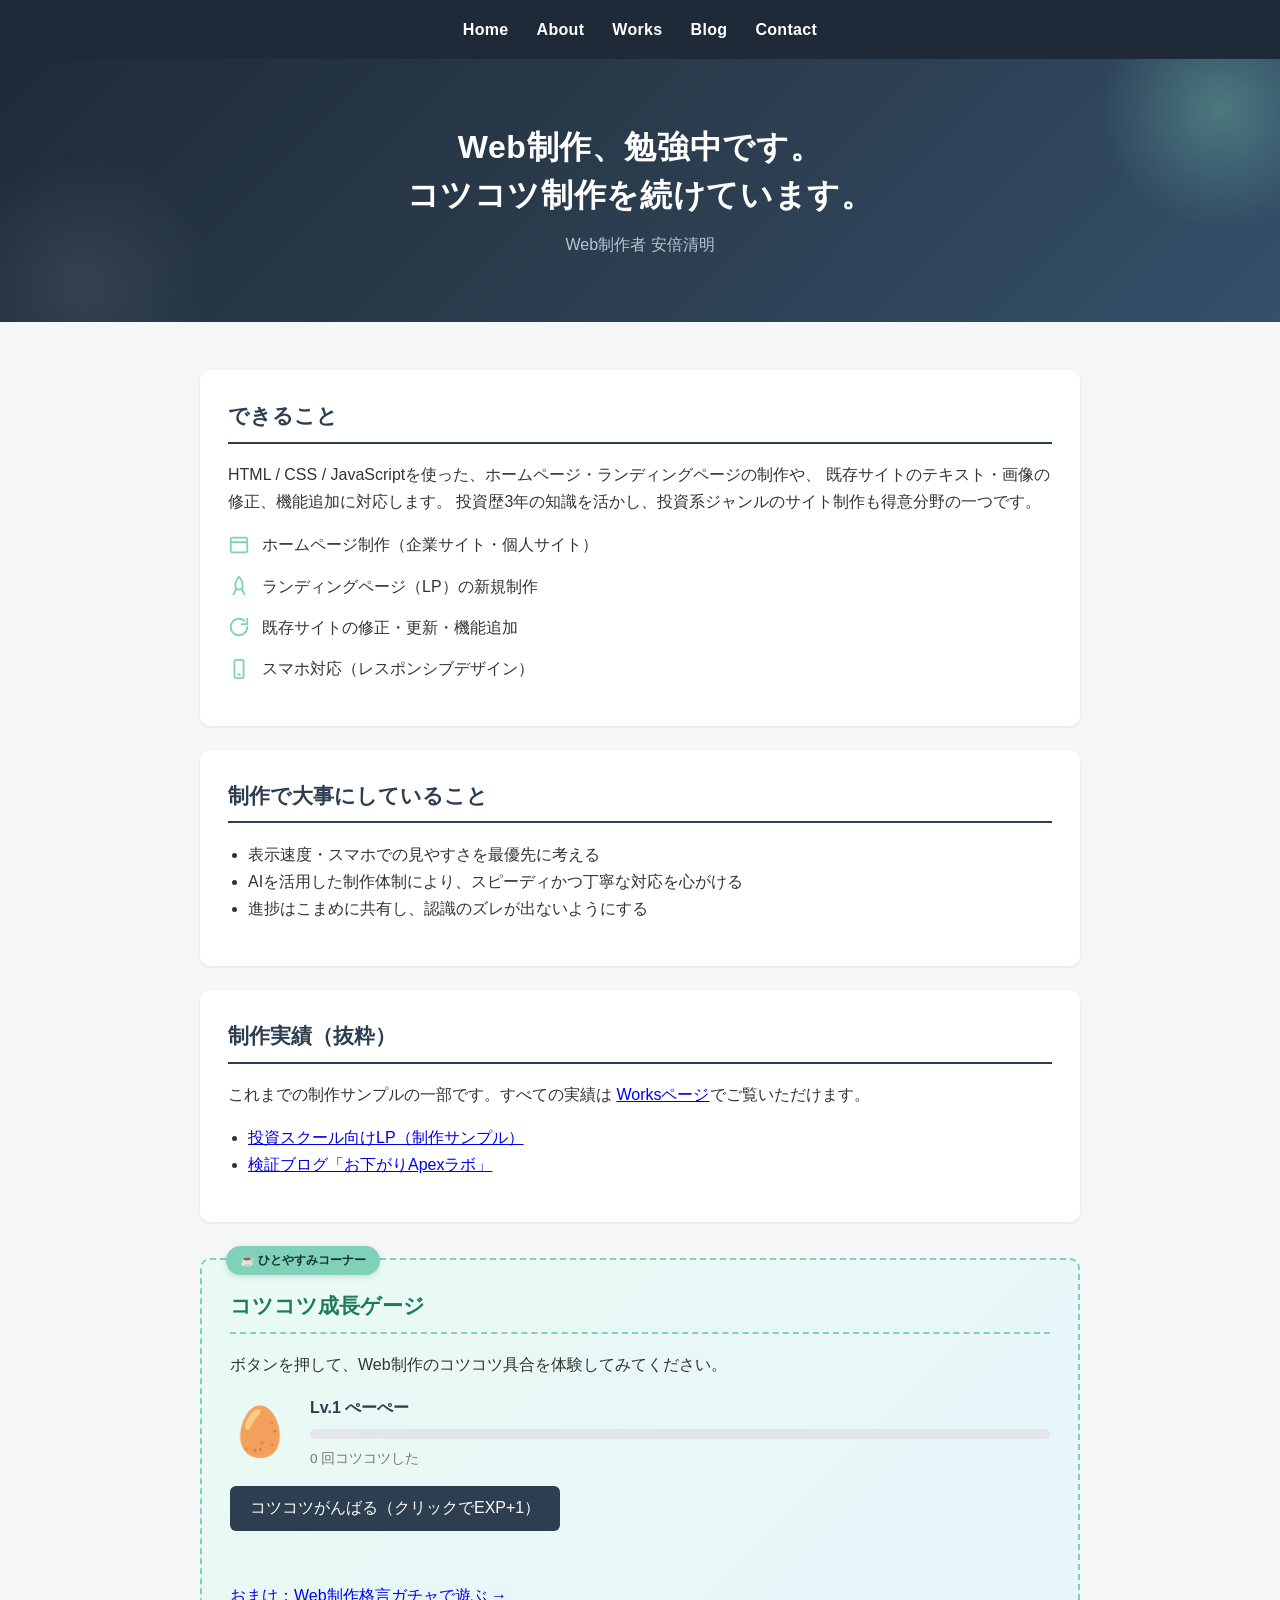
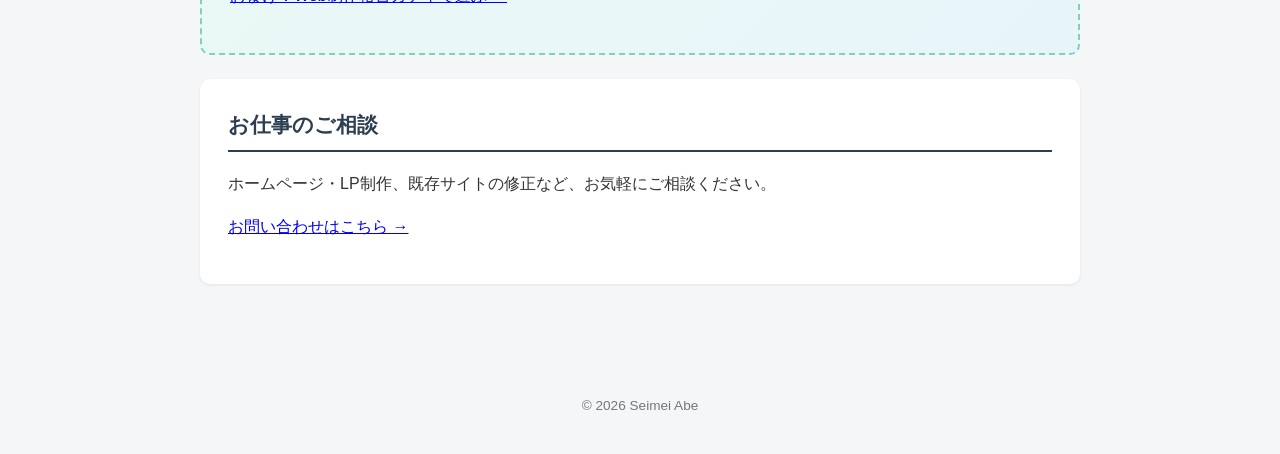
==== index.html @ b4e3b4e5 "ヘッダーに装飾円、できることリストにSVGアイコンを追加してビジュアルを強化" ====
<!DOCTYPE html>
<html lang="ja">
<head>
  <meta charset="UTF-8">
  <meta name="viewport" content="width=device-width, initial-scale=1.0">
  <title>Seimei Abe | Web制作</title>
  <meta name="description" content="未経験からWeb制作を学び、日々コツコツ制作を続けているSeimei Abeのポートフォリオサイトです。ホームページ・LP制作、既存サイトの修正・更新に対応します。">
  <link rel="icon" href="favicon.svg" type="image/svg+xml">
  <meta property="og:type" content="website">
  <meta property="og:title" content="Seimei Abe | Web制作">
  <meta property="og:description" content="未経験からWeb制作を学び、日々コツコツ制作を続けているSeimei Abeのポートフォリオサイトです。ホームページ・LP制作、既存サイトの修正・更新に対応します。">
  <meta property="og:url" content="https://seimei-ai.github.io/portfolio-site/">
  <meta property="og:image" content="https://seimei-ai.github.io/portfolio-site/images/profile.png">
  <meta name="twitter:card" content="summary_large_image">
  <meta name="twitter:title" content="Seimei Abe | Web制作">
  <meta name="twitter:description" content="未経験からWeb制作を学び、日々コツコツ制作を続けているSeimei Abeのポートフォリオサイトです。ホームページ・LP制作、既存サイトの修正・更新に対応します。">
  <meta name="twitter:image" content="https://seimei-ai.github.io/portfolio-site/images/profile.png">
  <link rel="stylesheet" href="style.css">
</head>
<body>

  <nav>
    <a href="index.html">Home</a>
    <a href="about.html">About</a>
    <a href="works.html">Works</a>
    <a href="blog.html">Blog</a>
    <a href="contact.html">Contact</a>
  </nav>

  <header>
    <h1>Web制作、勉強中です。<br>コツコツ制作を続けています。</h1>
    <p>Web制作者 安倍清明</p>
  </header>

  <main>
    <section>
      <h2>できること</h2>
      <p>
        HTML / CSS / JavaScriptを使った、ホームページ・ランディングページの制作や、
        既存サイトのテキスト・画像の修正、機能追加に対応します。
        投資歴3年の知識を活かし、投資系ジャンルのサイト制作も得意分野の一つです。
      </p>
      <ul class="skill-list">
        <li>
          <span class="skill-icon" aria-hidden="true">
            <svg viewBox="0 0 24 24" fill="none" stroke="currentColor" stroke-width="2" stroke-linecap="round" stroke-linejoin="round"><rect x="3" y="4" width="18" height="16" rx="2"/><line x1="3" y1="9" x2="21" y2="9"/><circle cx="6.5" cy="6.5" r="0.6" fill="currentColor" stroke="none"/><circle cx="9" cy="6.5" r="0.6" fill="currentColor" stroke="none"/></svg>
          </span>
          ホームページ制作（企業サイト・個人サイト）
        </li>
        <li>
          <span class="skill-icon" aria-hidden="true">
            <svg viewBox="0 0 24 24" fill="none" stroke="currentColor" stroke-width="2" stroke-linecap="round" stroke-linejoin="round"><path d="M12 2c3 3 4 6 4 10a4 4 0 0 1-8 0c0-4 1-7 4-10z"/><path d="M9 15l-3 6"/><path d="M15 15l3 6"/></svg>
          </span>
          ランディングページ（LP）の新規制作
        </li>
        <li>
          <span class="skill-icon" aria-hidden="true">
            <svg viewBox="0 0 24 24" fill="none" stroke="currentColor" stroke-width="2" stroke-linecap="round" stroke-linejoin="round"><path d="M21 12a9 9 0 1 1-3-6.7"/><polyline points="21 3 21 9 15 9"/></svg>
          </span>
          既存サイトの修正・更新・機能追加
        </li>
        <li>
          <span class="skill-icon" aria-hidden="true">
            <svg viewBox="0 0 24 24" fill="none" stroke="currentColor" stroke-width="2" stroke-linecap="round" stroke-linejoin="round"><rect x="7" y="2" width="10" height="20" rx="2"/><line x1="11" y1="18" x2="13" y2="18"/></svg>
          </span>
          スマホ対応（レスポンシブデザイン）
        </li>
      </ul>
    </section>

    <section>
      <h2>制作で大事にしていること</h2>
      <ul>
        <li>表示速度・スマホでの見やすさを最優先に考える</li>
        <li>AIを活用した制作体制により、スピーディかつ丁寧な対応を心がける</li>
        <li>進捗はこまめに共有し、認識のズレが出ないようにする</li>
      </ul>
    </section>

    <section>
      <h2>制作実績（抜粋）</h2>
      <p>
        これまでの制作サンプルの一部です。すべての実績は
        <a href="works.html">Worksページ</a>でご覧いただけます。
      </p>
      <ul>
        <li><a href="https://seimei-ai.github.io/mock-lp-toshi-school/" target="_blank" rel="noopener">投資スクール向けLP（制作サンプル）</a></li>
        <li><a href="https://seimei-ai.github.io/apex-gear-blog/" target="_blank" rel="noopener">検証ブログ「お下がりApexラボ」</a></li>
      </ul>
    </section>

    <section class="play-zone">
      <h2>コツコツ成長ゲージ</h2>
      <p>ボタンを押して、Web制作のコツコツ具合を体験してみてください。</p>
      <div class="level-widget">
        <div class="level-avatar" id="level-avatar">🥚</div>
        <div class="level-info">
          <p class="level-label" id="level-label">Lv.1 ぺーぺー</p>
          <div class="level-bar-track">
            <div class="level-bar-fill" id="level-bar-fill"></div>
          </div>
          <p class="level-count"><span id="click-count">0</span> 回コツコツした</p>
        </div>
      </div>
      <button id="kotsukotsu-button" type="button">コツコツがんばる（クリックでEXP+1）</button>
      <p class="level-message" id="level-message" aria-live="polite"></p>
      <p><a href="gacha.html">おまけ：Web制作格言ガチャで遊ぶ →</a></p>
    </section>

    <section>
      <h2>お仕事のご相談</h2>
      <p>ホームページ・LP制作、既存サイトの修正など、お気軽にご相談ください。</p>
      <p><a href="contact.html">お問い合わせはこちら →</a></p>
    </section>
  </main>

  <footer>
    <p>&copy; 2026 Seimei Abe</p>
  </footer>

  <script src="script.js" defer></script>
</body>
</html>
---- style.css ----
/* ページ全体の基本設定 */
body {
  font-family: "Hiragino Kaku Gothic ProN", "Yu Gothic", sans-serif;
  background-color: #f4f6f8;
  color: #333;
  margin: 0;
  line-height: 1.7;
}

/* ナビゲーションメニュー */
nav {
  background-color: #1e2a38;
  padding: 16px 20px;
  display: flex;
  gap: 28px;
  justify-content: center;
  position: sticky;
  top: 0;
  z-index: 10;
}

nav a {
  color: #fff;
  text-decoration: none;
  font-weight: bold;
  letter-spacing: 0.02em;
  transition: color 0.2s ease;
}

nav a:hover {
  color: #7fd1b9;
}

/* ヘッダー */
header {
  background: linear-gradient(135deg, #1e2a38 0%, #2c3e50 55%, #34506b 100%);
  color: #fff;
  padding: 64px 20px;
  text-align: center;
  animation: fadeIn 0.8s ease;
  position: relative;
  overflow: hidden;
}

header::before,
header::after {
  content: "";
  position: absolute;
  border-radius: 50%;
  pointer-events: none;
}

header::before {
  top: -70px;
  right: -60px;
  width: 240px;
  height: 240px;
  background: radial-gradient(circle, rgba(127, 209, 185, 0.35), transparent 70%);
}

header::after {
  bottom: -90px;
  left: -50px;
  width: 260px;
  height: 260px;
  background: radial-gradient(circle, rgba(255, 255, 255, 0.08), transparent 70%);
}

header h1,
header p {
  position: relative;
  z-index: 1;
}

@keyframes fadeIn {
  from {
    opacity: 0;
    transform: translateY(-10px);
  }
  to {
    opacity: 1;
    transform: translateY(0);
  }
}

header h1 {
  margin: 0 0 12px;
  font-size: 2rem;
  line-height: 1.5;
  letter-spacing: 0.02em;
}

header p {
  margin: 0;
  color: #b9c6d4;
  font-size: 1rem;
}

/* 本文エリア */
main {
  max-width: 880px;
  margin: 0 auto;
  padding: 48px 20px;
}

section {
  background-color: #fff;
  border-radius: 10px;
  padding: 28px;
  margin-bottom: 24px;
  box-shadow: 0 1px 3px rgba(0, 0, 0, 0.08);
  transition: transform 0.2s ease, box-shadow 0.2s ease;
}

section:hover {
  transform: translateY(-4px);
  box-shadow: 0 10px 24px rgba(0, 0, 0, 0.1);
}

/* アイコン付きリスト（できること） */
.skill-list {
  list-style: none;
  padding-left: 0;
  display: grid;
  gap: 14px;
}

.skill-list li {
  display: flex;
  align-items: center;
  gap: 12px;
}

.skill-icon {
  flex-shrink: 0;
  width: 22px;
  height: 22px;
  color: #7fd1b9;
}

.skill-icon svg {
  width: 100%;
  height: 100%;
}

section h2 {
  margin-top: 0;
  color: #2c3e50;
  border-bottom: 2px solid #2c3e50;
  padding-bottom: 8px;
  font-size: 1.3rem;
}

section h2 a {
  color: inherit;
  text-decoration: none;
}

/* 遊びゾーン（コツコツ成長ゲージ・ガチャ用の特別な枠） */
section.play-zone {
  background: linear-gradient(135deg, #eafaf3 0%, #e7f5fb 100%);
  border: 2px dashed #7fd1b9;
  box-shadow: none;
  margin-top: 36px;
  position: relative;
}

section.play-zone::before {
  content: "☕ ひとやすみコーナー";
  position: absolute;
  top: -14px;
  left: 24px;
  background-color: #7fd1b9;
  color: #17332b;
  font-size: 0.75rem;
  font-weight: bold;
  padding: 4px 14px;
  border-radius: 999px;
  box-shadow: 0 2px 6px rgba(0, 0, 0, 0.12);
}

section.play-zone:hover {
  transform: none;
  box-shadow: 0 6px 16px rgba(127, 209, 185, 0.35);
}

section.play-zone h2 {
  color: #1e7a5f;
  border-bottom: 2px dashed #7fd1b9;
}

.blog-date {
  color: #999;
  font-size: 0.85rem;
  margin-top: -4px;
}

ul {
  padding-left: 20px;
}

/* Worksページ：作品カードのグリッド */
.works-grid {
  display: grid;
  grid-template-columns: repeat(auto-fit, minmax(320px, 1fr));
  gap: 24px;
}

.work-card {
  background-color: #fff;
  border-radius: 10px;
  overflow: hidden;
  box-shadow: 0 1px 3px rgba(0, 0, 0, 0.08);
  transition: transform 0.2s ease, box-shadow 0.2s ease;
  display: flex;
  flex-direction: column;
}

.work-card:hover {
  transform: translateY(-4px);
  box-shadow: 0 10px 24px rgba(0, 0, 0, 0.1);
}

.work-card-body {
  padding: 20px 22px 24px;
}

.work-card-body h2 {
  margin-top: 0;
  color: #2c3e50;
  border-bottom: 2px solid #2c3e50;
  padding-bottom: 8px;
  font-size: 1.2rem;
}

.work-card-tag {
  display: inline-block;
  background-color: #e8f4f0;
  color: #1e7a5f;
  font-size: 0.75rem;
  font-weight: bold;
  padding: 3px 10px;
  border-radius: 999px;
  margin-bottom: 10px;
}

/* ブラウザ風モックアップ枠（実サイトをiframeで縮小表示） */
.browser-frame {
  border-bottom: 1px solid #e2e6ea;
}

.browser-frame-bar {
  display: flex;
  align-items: center;
  gap: 6px;
  background-color: #e9edf1;
  padding: 8px 12px;
}

.browser-frame-bar .dot {
  width: 10px;
  height: 10px;
  border-radius: 50%;
  display: inline-block;
}

.dot.red { background-color: #ff5f57; }
.dot.yellow { background-color: #febc2e; }
.dot.green { background-color: #28c840; }

.browser-frame-url {
  margin-left: 8px;
  font-size: 0.72rem;
  color: #6b7683;
  background-color: #fff;
  border-radius: 4px;
  padding: 2px 10px;
  flex: 1;
  overflow: hidden;
  text-overflow: ellipsis;
  white-space: nowrap;
}

.browser-frame-viewport {
  position: relative;
  width: 100%;
  padding-top: 62%;
  overflow: hidden;
  background-color: #f0f2f4;
}

.browser-frame-viewport iframe {
  position: absolute;
  top: 0;
  left: 0;
  width: 400%;
  height: 400%;
  transform: scale(0.25);
  transform-origin: top left;
  border: none;
  pointer-events: none;
}

/* フォーム */
form {
  display: flex;
  flex-direction: column;
}

form label {
  margin-top: 12px;
  font-weight: bold;
}

form input,
form textarea {
  margin-top: 6px;
  padding: 10px;
  border: 1px solid #ccc;
  border-radius: 4px;
  font-size: 1rem;
  font-family: inherit;
}

form button {
  margin-top: 20px;
  background-color: #2c3e50;
  color: #fff;
  border: none;
  padding: 12px;
  border-radius: 6px;
  font-size: 1rem;
  cursor: pointer;
}

form button:hover {
  background-color: #1e2a38;
}

/* コツコツ成長ゲージ（Home） */
.level-widget {
  display: flex;
  align-items: center;
  gap: 20px;
  margin-bottom: 16px;
}

.level-avatar {
  font-size: 3rem;
  line-height: 1;
  flex-shrink: 0;
}

.level-info {
  flex: 1;
}

.level-label {
  margin: 0 0 8px;
  font-weight: bold;
  color: #2c3e50;
}

.level-bar-track {
  background-color: #e2e6ea;
  border-radius: 999px;
  height: 10px;
  overflow: hidden;
}

.level-bar-fill {
  background: linear-gradient(90deg, #2c3e50, #7fd1b9);
  height: 100%;
  width: 0%;
  border-radius: 999px;
  transition: width 0.3s ease;
}

.level-count {
  margin: 8px 0 0;
  font-size: 0.85rem;
  color: #777;
}

#kotsukotsu-button {
  background-color: #2c3e50;
  color: #fff;
  border: none;
  padding: 12px 20px;
  border-radius: 6px;
  font-size: 1rem;
  cursor: pointer;
}

#kotsukotsu-button:hover {
  background-color: #1e2a38;
}

.level-message {
  min-height: 1.4em;
  margin: 12px 0 0;
  font-weight: bold;
  color: #1e7a5f;
  opacity: 0;
  transition: opacity 0.3s ease;
}

.level-message.show {
  opacity: 1;
}

/* Web制作格言ガチャ */
.gacha-card {
  background-color: #fff;
  border: 2px dashed #cfd6dc;
  border-radius: 12px;
  padding: 40px 24px;
  text-align: center;
  margin-bottom: 20px;
}

.gacha-card-inner {
  animation-duration: 0.35s;
  animation-timing-function: ease;
}

.gacha-card.pop .gacha-card-inner {
  animation-name: gachaPop;
}

@keyframes gachaPop {
  0% {
    transform: scale(0.85);
    opacity: 0.4;
  }
  100% {
    transform: scale(1);
    opacity: 1;
  }
}

.gacha-emoji {
  display: block;
  font-size: 3rem;
  margin-bottom: 12px;
}

.gacha-quote {
  margin: 0;
  font-size: 1.05rem;
  font-weight: bold;
  color: #2c3e50;
}

#gacha-button {
  display: block;
  margin: 0 auto;
  background-color: #2c3e50;
  color: #fff;
  border: none;
  padding: 12px 24px;
  border-radius: 6px;
  font-size: 1rem;
  cursor: pointer;
}

#gacha-button:hover {
  background-color: #1e2a38;
}

/* フッター */
footer {
  text-align: center;
  padding: 24px;
  font-size: 0.85rem;
  color: #777;
}

/* スマホ対応 */
@media (max-width: 600px) {
  header {
    padding: 40px 16px;
  }

  header h1 {
    font-size: 1.5rem;
  }

  main {
    padding: 32px 12px;
  }

  section {
    padding: 20px;
  }

  .level-widget {
    flex-direction: column;
    align-items: flex-start;
    gap: 12px;
  }

  .works-grid {
    grid-template-columns: 1fr;
  }
}
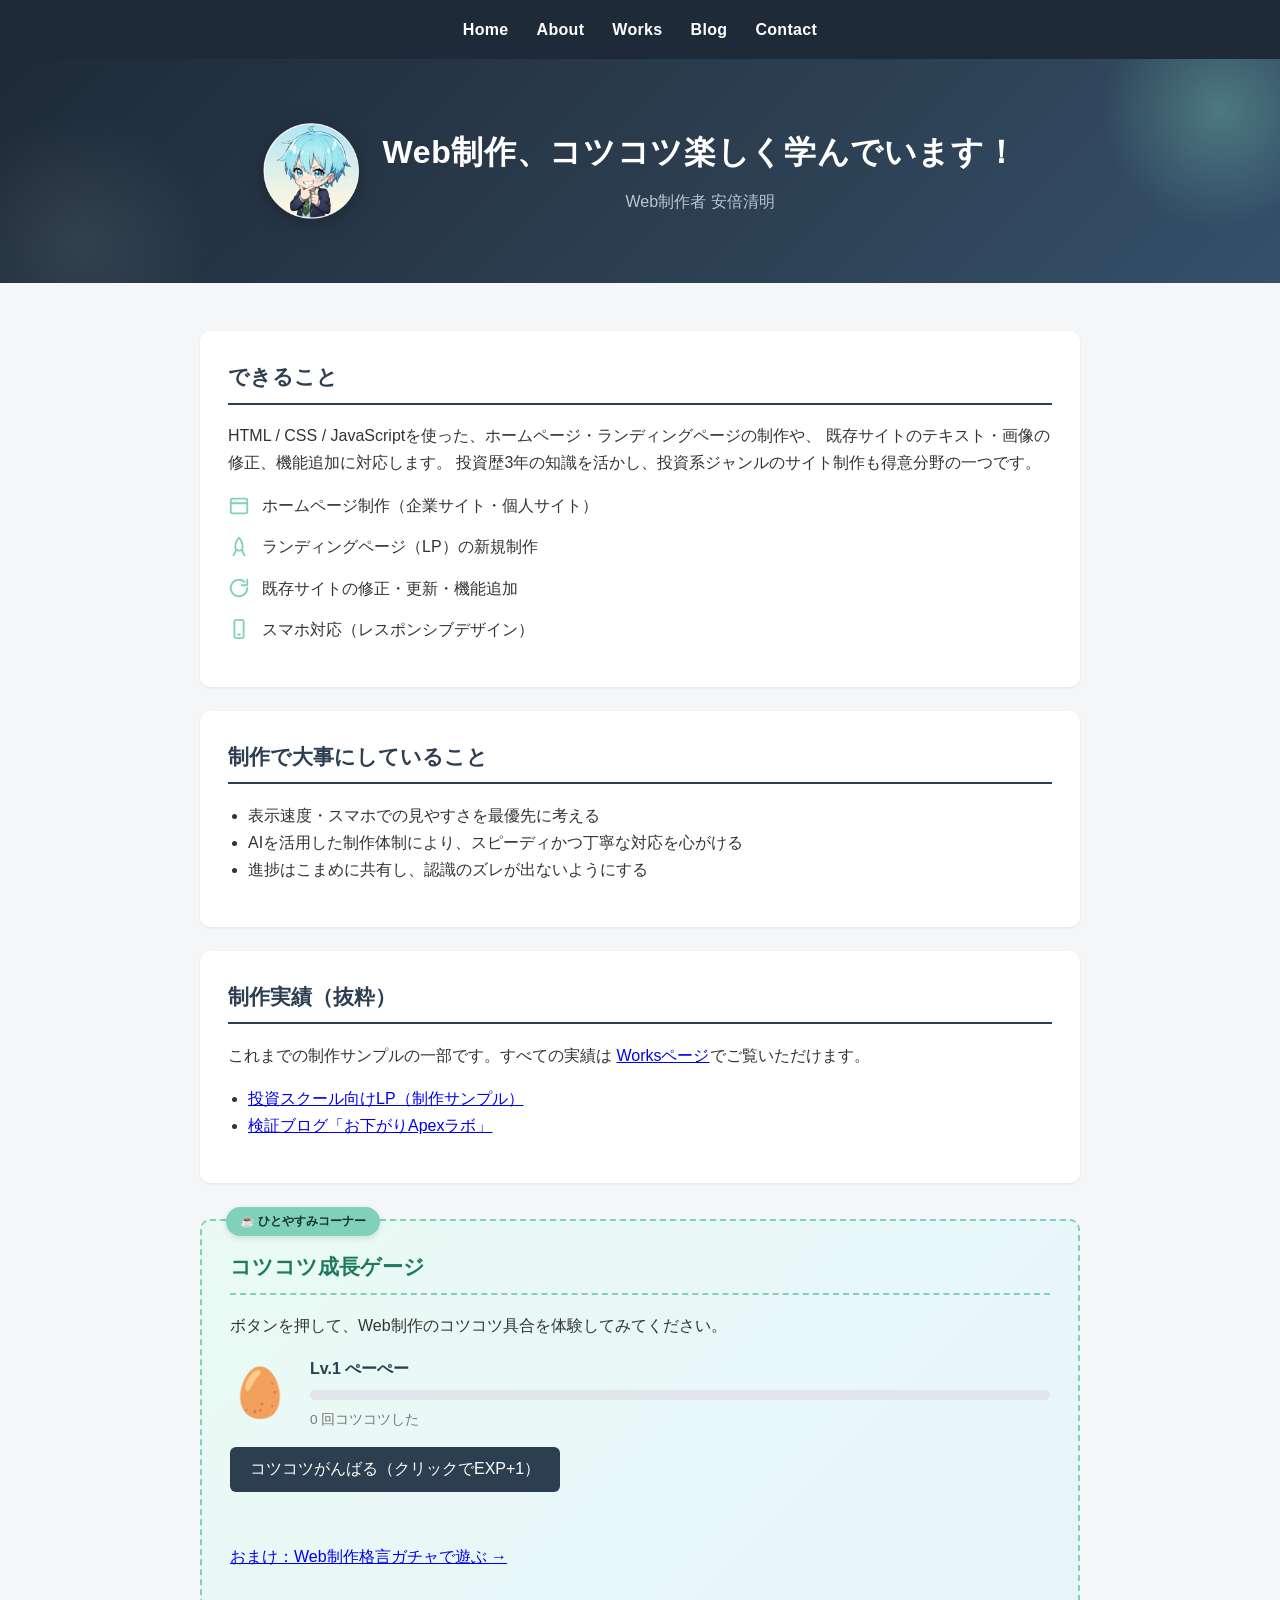
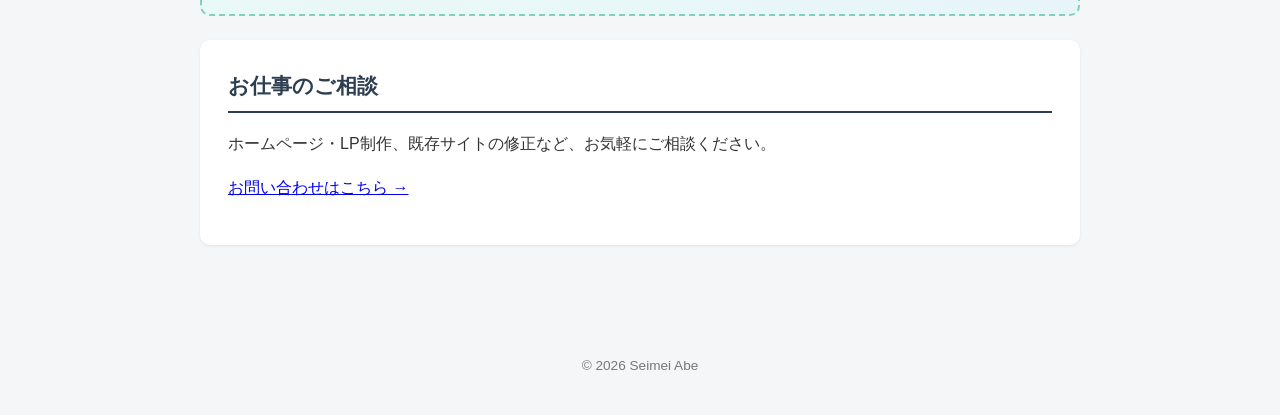
==== commit f2a16252: "Homeのヒーローにキャラクターアイコンを追加し、見出しをより明るいトーンに変更" ====
--- a/index.html
+++ b/index.html
@@ -28,8 +28,13 @@
   </nav>
 
   <header>
-    <h1>Web制作、勉強中です。<br>コツコツ制作を続けています。</h1>
-    <p>Web制作者 安倍清明</p>
+    <div class="hero-inner">
+      <img src="images/mascot-1.png" alt="サイトキャラクター" class="mascot">
+      <div>
+        <h1>Web制作、コツコツ楽しく学んでいます！</h1>
+        <p>Web制作者 安倍清明</p>
+      </div>
+    </div>
   </header>
 
   <main>
--- a/style.css
+++ b/style.css
@@ -68,6 +68,53 @@
 
 header h1,
 header p {
+  position: relative;
+  z-index: 1;
+}
+
+.hero-inner {
+  position: relative;
+  z-index: 1;
+  display: flex;
+  align-items: center;
+  justify-content: center;
+  gap: 24px;
+  flex-wrap: wrap;
+}
+
+.mascot {
+  width: 96px;
+  height: 96px;
+  flex-shrink: 0;
+  filter: drop-shadow(0 4px 10px rgba(0, 0, 0, 0.25));
+}
+
+/* Aboutページ用の明るいヘッダー */
+header.header-about {
+  background: linear-gradient(135deg, #fdf6ec 0%, #eafaf3 55%, #e7f5fb 100%);
+  color: #1e2a38;
+}
+
+header.header-about::before {
+  background: radial-gradient(circle, rgba(255, 196, 130, 0.4), transparent 70%);
+}
+
+header.header-about::after {
+  background: radial-gradient(circle, rgba(127, 209, 185, 0.4), transparent 70%);
+}
+
+header.header-about p {
+  color: #52606b;
+}
+
+.profile-photo {
+  width: 110px;
+  height: 110px;
+  object-fit: cover;
+  border-radius: 50%;
+  border: 4px solid #fff;
+  box-shadow: 0 4px 14px rgba(0, 0, 0, 0.12);
+  margin-bottom: 16px;
   position: relative;
   z-index: 1;
 }
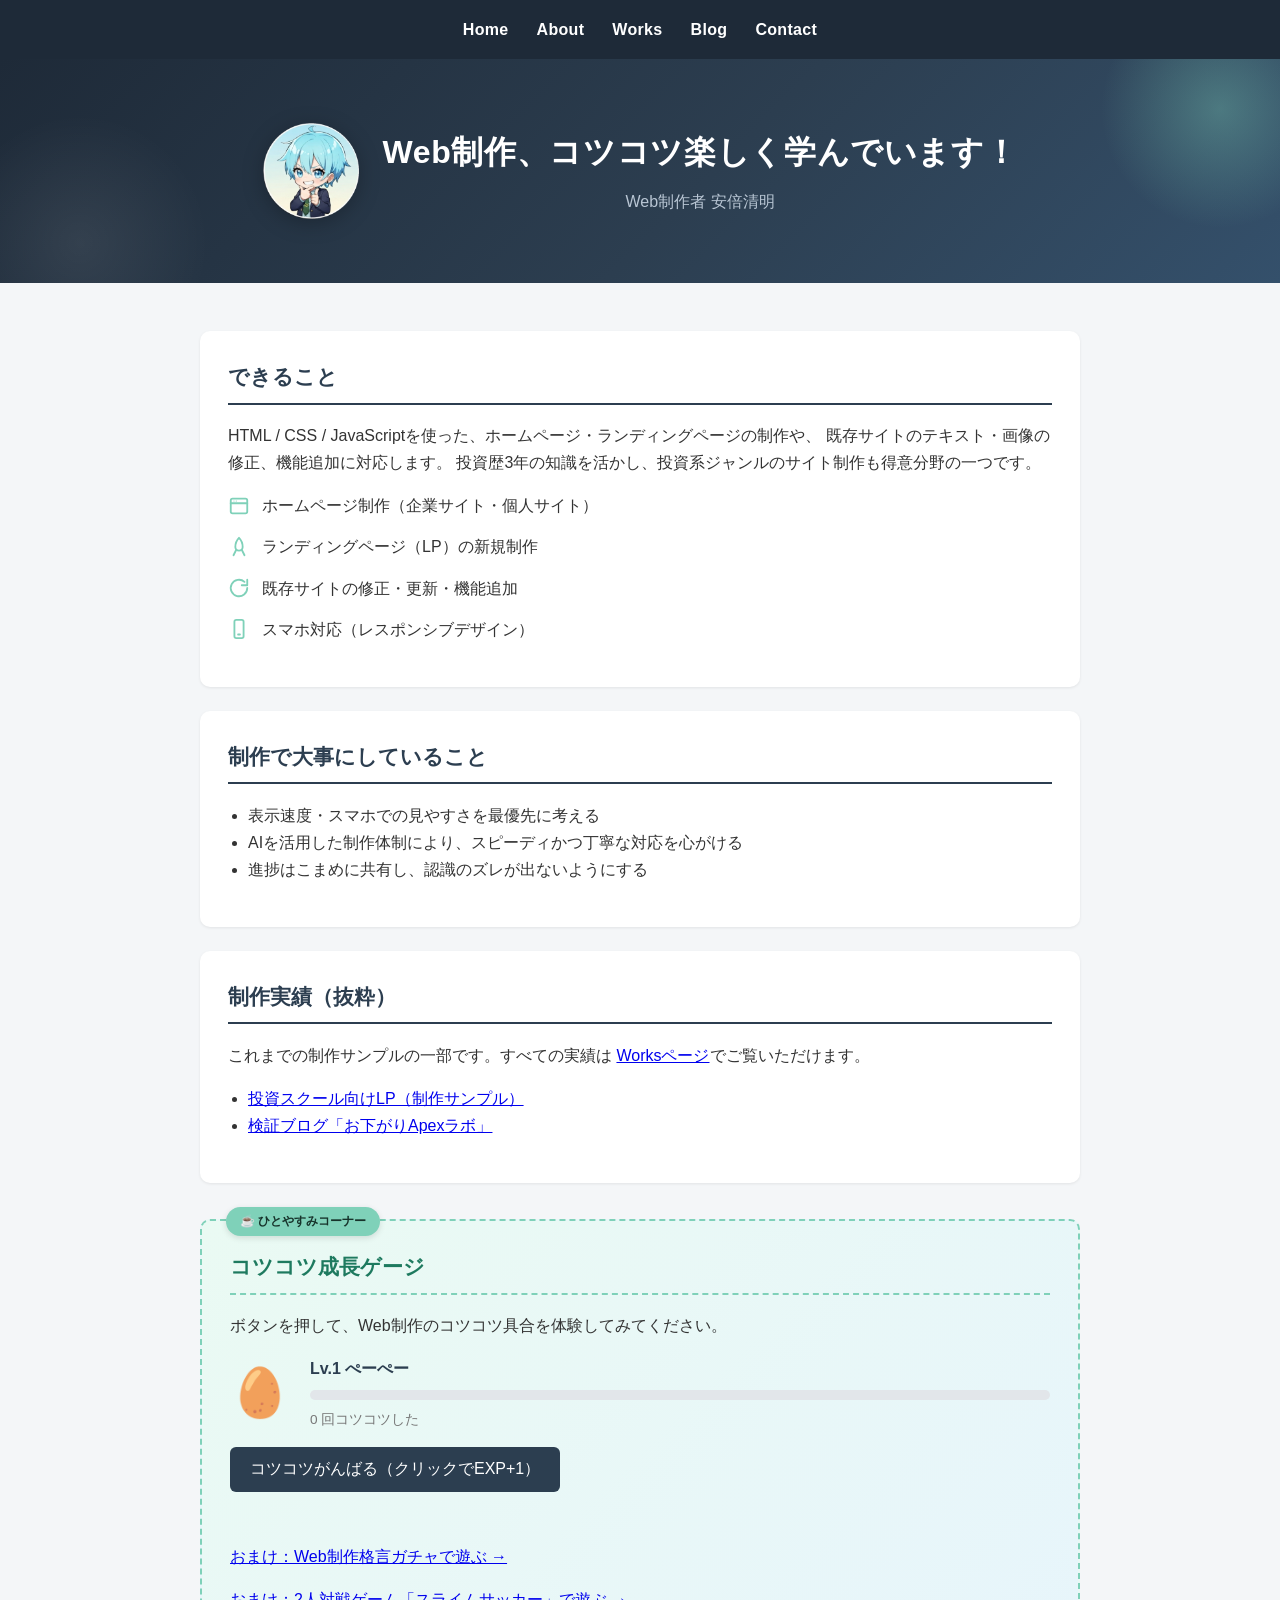
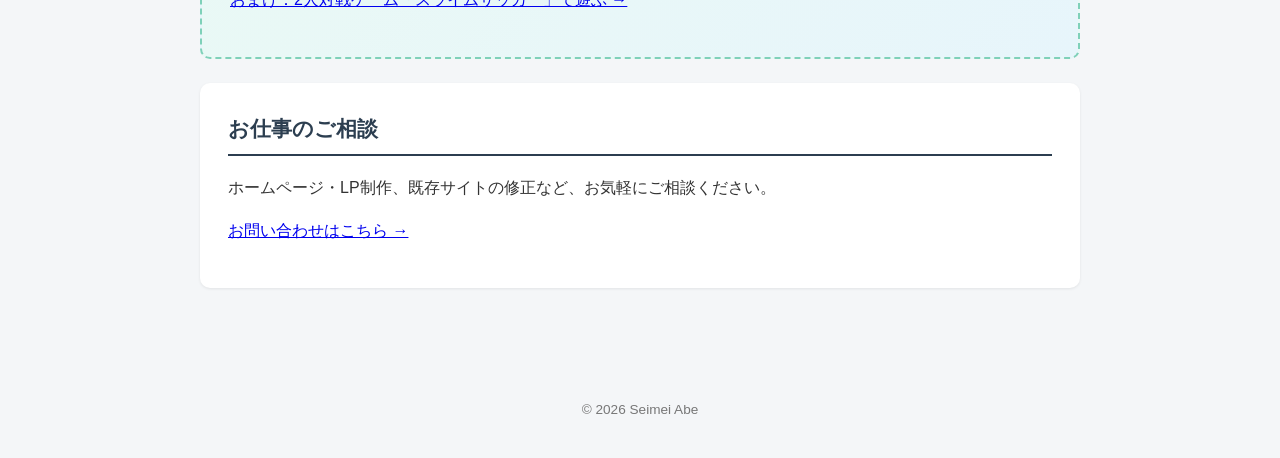
==== commit 3aa1c184: "Add browser game "Slime Soccer" to portfolio - 2-player keyboard versus game built with Canvas + van" ====
--- a/index.html
+++ b/index.html
@@ -110,6 +110,7 @@
       <button id="kotsukotsu-button" type="button">コツコツがんばる（クリックでEXP+1）</button>
       <p class="level-message" id="level-message" aria-live="polite"></p>
       <p><a href="gacha.html">おまけ：Web制作格言ガチャで遊ぶ →</a></p>
+      <p><a href="slime-soccer/index.html">おまけ：2人対戦ゲーム「スライムサッカー」で遊ぶ →</a></p>
     </section>
 
     <section>
--- a/style.css
+++ b/style.css
@@ -289,6 +289,33 @@
   padding: 3px 10px;
   border-radius: 999px;
   margin-bottom: 10px;
+}
+
+.work-card-tag.tag-pending {
+  background-color: #fdf1de;
+  color: #a9720a;
+}
+
+.work-card.is-pending {
+  cursor: default;
+}
+
+.work-card.is-pending:hover {
+  transform: none;
+  box-shadow: 0 1px 3px rgba(0, 0, 0, 0.08);
+}
+
+.browser-frame-viewport.is-placeholder {
+  display: flex;
+  align-items: center;
+  justify-content: center;
+  background: linear-gradient(135deg, #10233d, #1c3654);
+  color: #cdae5c;
+  font-weight: bold;
+  font-size: 0.95rem;
+  letter-spacing: 0.04em;
+  text-align: center;
+  padding: 0 20px;
 }
 
 /* ブラウザ風モックアップ枠（実サイトをiframeで縮小表示） */
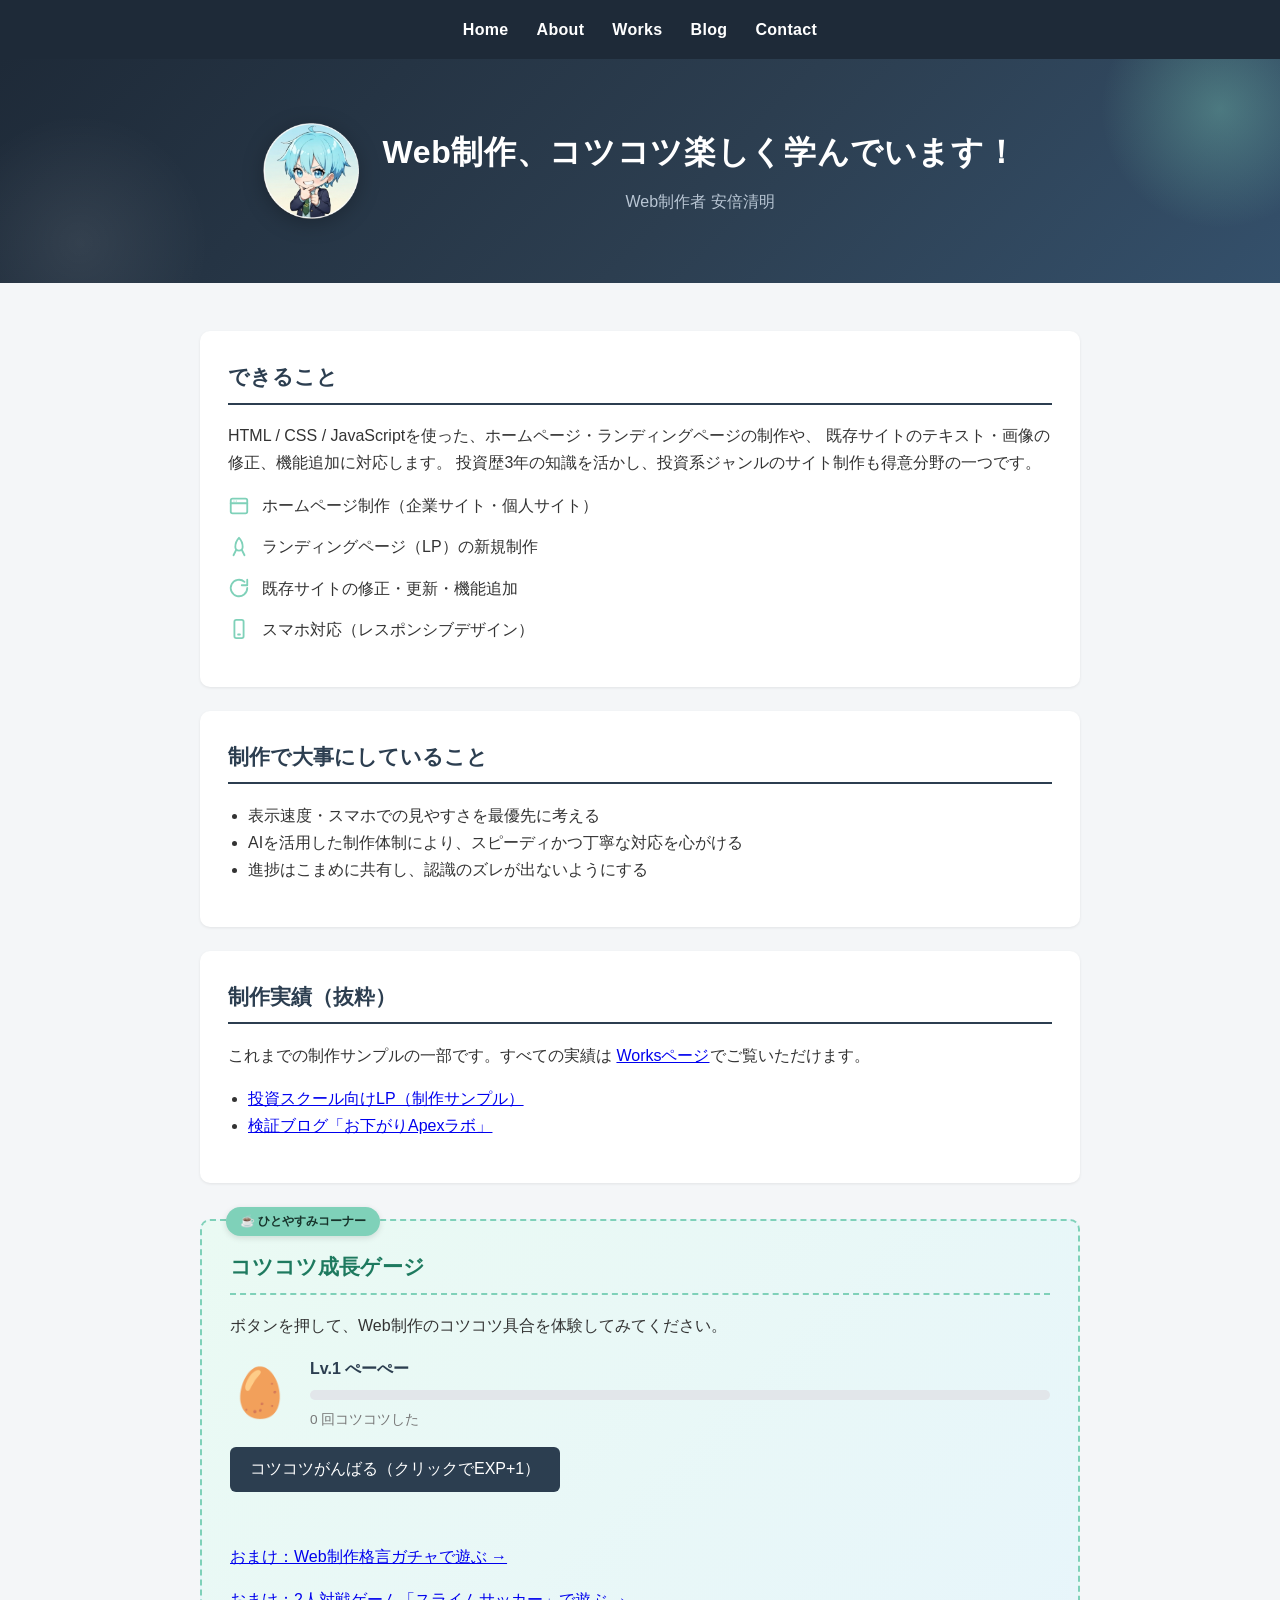
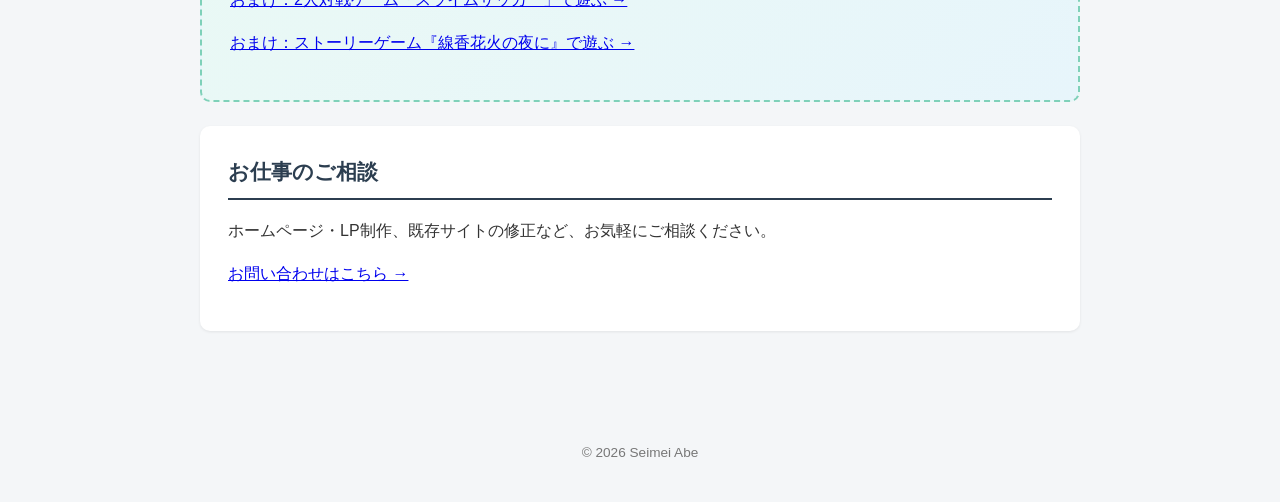
==== commit 4b7ea292: "Add pixel story game Senko-Hanabi no Yoru ni to works Co-Authored-By: Claude Fable 5 <noreply@anthro" ====
--- a/index.html
+++ b/index.html
@@ -111,6 +111,7 @@
       <p class="level-message" id="level-message" aria-live="polite"></p>
       <p><a href="gacha.html">おまけ：Web制作格言ガチャで遊ぶ →</a></p>
       <p><a href="slime-soccer/index.html">おまけ：2人対戦ゲーム「スライムサッカー」で遊ぶ →</a></p>
+      <p><a href="senko-hanabi/index.html">おまけ：ストーリーゲーム『線香花火の夜に』で遊ぶ →</a></p>
     </section>
 
     <section>
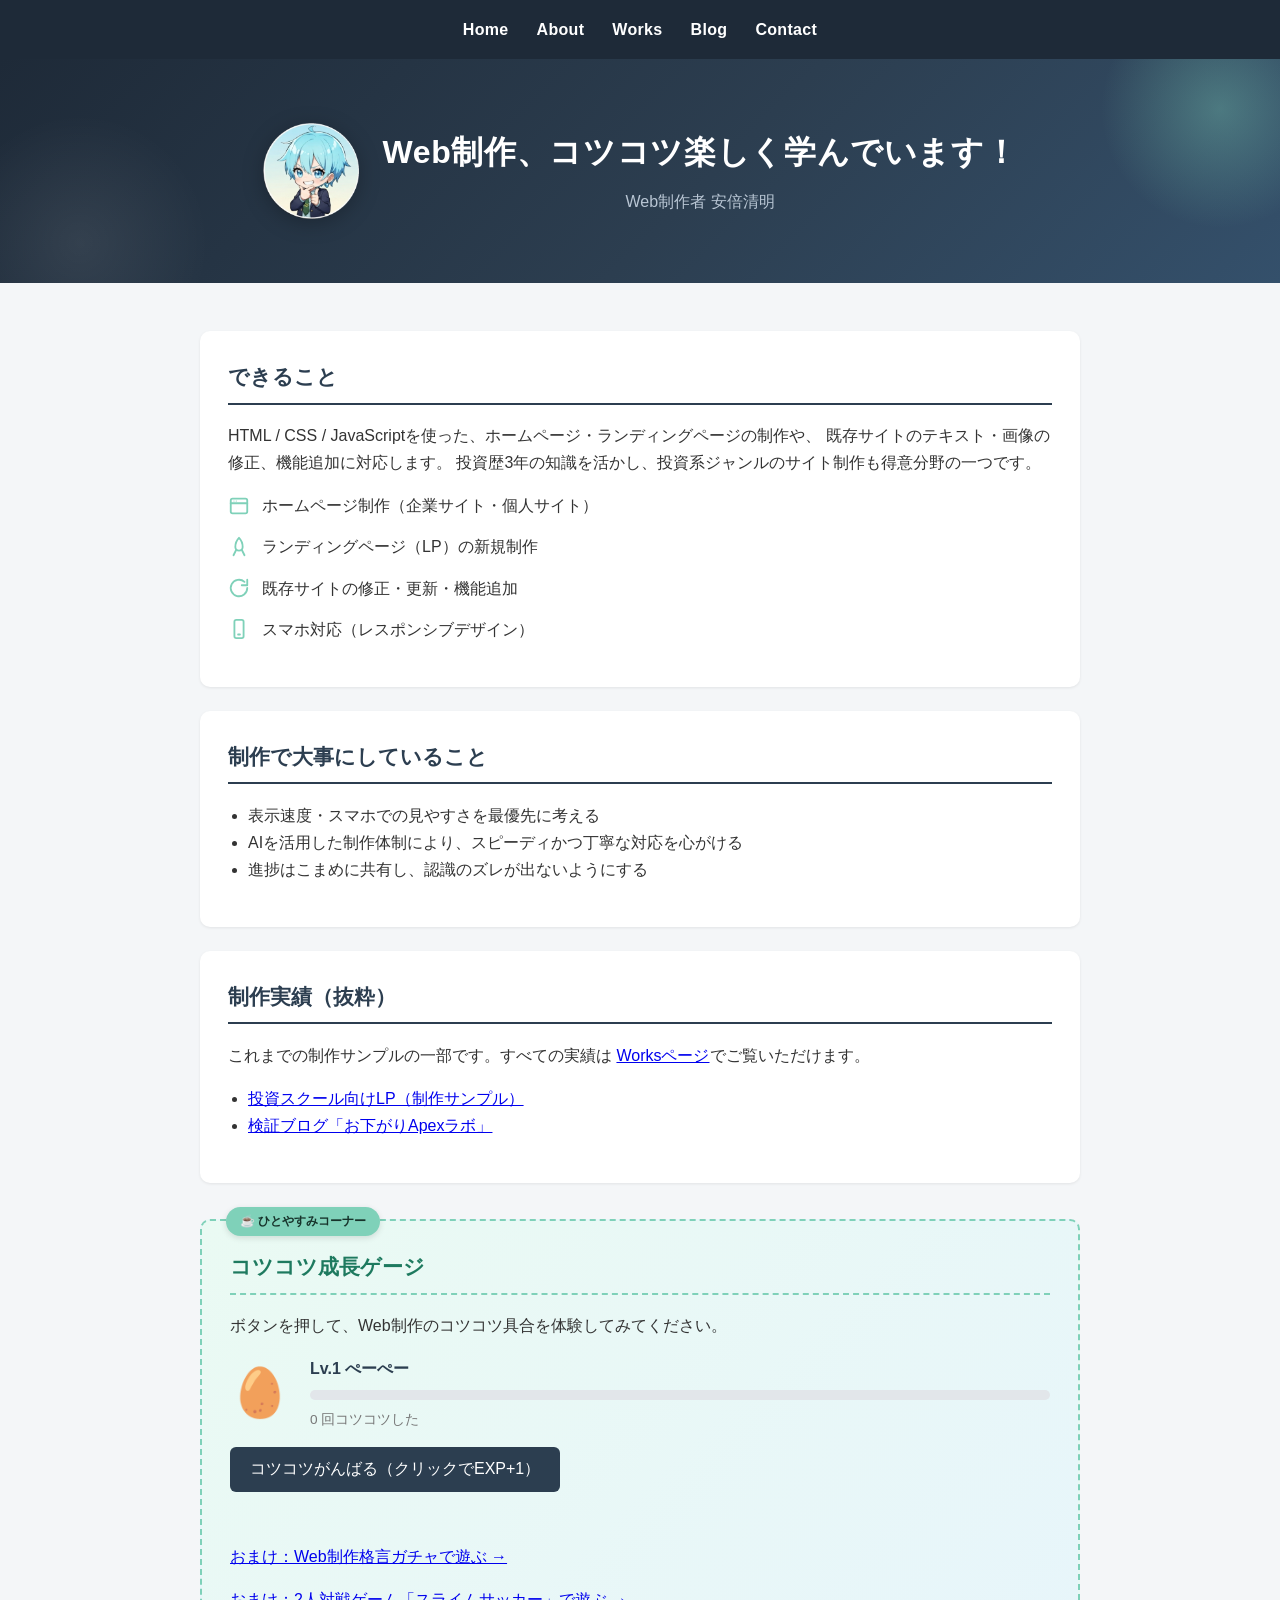
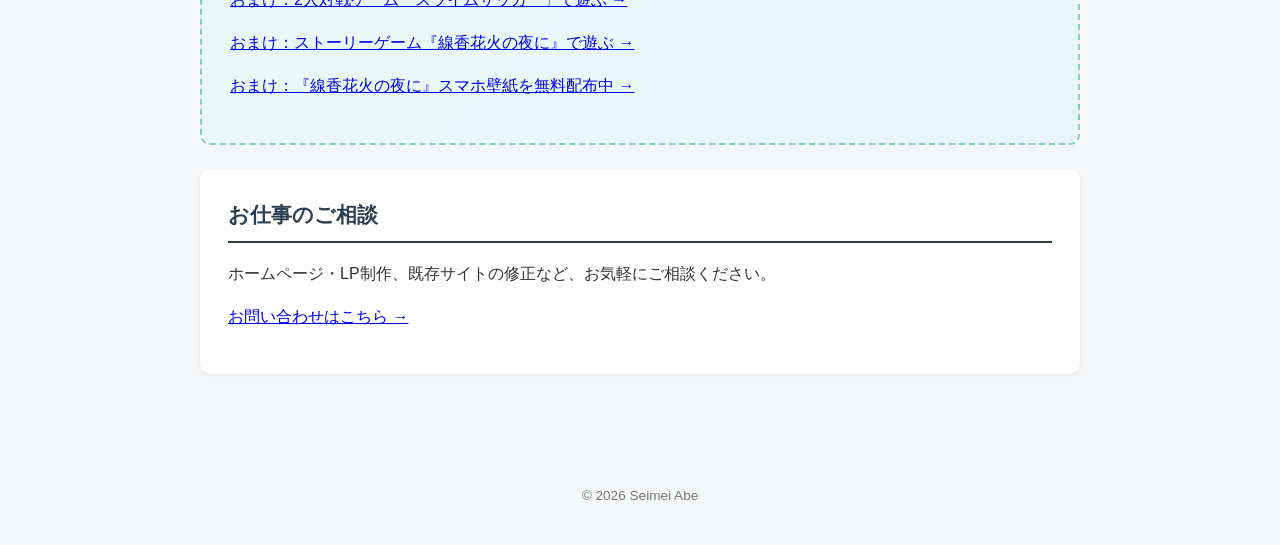
==== commit 75808ff3: "Add free smartphone wallpaper download page for Senko-Hanabi Co-Authored-By: Claude Fable 5 <noreply" ====
--- a/index.html
+++ b/index.html
@@ -112,6 +112,7 @@
       <p><a href="gacha.html">おまけ：Web制作格言ガチャで遊ぶ →</a></p>
       <p><a href="slime-soccer/index.html">おまけ：2人対戦ゲーム「スライムサッカー」で遊ぶ →</a></p>
       <p><a href="senko-hanabi/index.html">おまけ：ストーリーゲーム『線香花火の夜に』で遊ぶ →</a></p>
+      <p><a href="senko-hanabi/wallpapers.html">おまけ：『線香花火の夜に』スマホ壁紙を無料配布中 →</a></p>
     </section>
 
     <section>
--- a/style.css
+++ b/style.css
@@ -578,3 +578,55 @@
     grid-template-columns: 1fr;
   }
 }
+
+/* いいねボタン */
+.like-row {
+  margin-top: 12px;
+}
+
+.like-btn {
+  display: inline-flex;
+  align-items: center;
+  gap: 7px;
+  padding: 6px 16px;
+  border-radius: 999px;
+  border: 1px solid #cfd8e0;
+  background: #fff;
+  color: #667;
+  font-size: 14px;
+  font-family: inherit;
+  cursor: pointer;
+  transition: transform 0.15s ease, background 0.2s ease, border-color 0.2s ease, color 0.2s ease;
+}
+
+.like-btn:hover {
+  transform: scale(1.07);
+  border-color: #7fd1b9;
+  color: #2c8c72;
+}
+
+.like-btn.liked {
+  background: #ffe9f0;
+  border-color: #ff9ebc;
+  color: #e0447a;
+}
+
+.like-btn.liked:hover {
+  transform: none;
+  border-color: #ff9ebc;
+  color: #e0447a;
+}
+
+.like-btn .like-count {
+  font-weight: bold;
+}
+
+@keyframes likePop {
+  0% { transform: scale(1); }
+  50% { transform: scale(1.35); }
+  100% { transform: scale(1); }
+}
+
+.like-btn.pop {
+  animation: likePop 0.3s ease;
+}
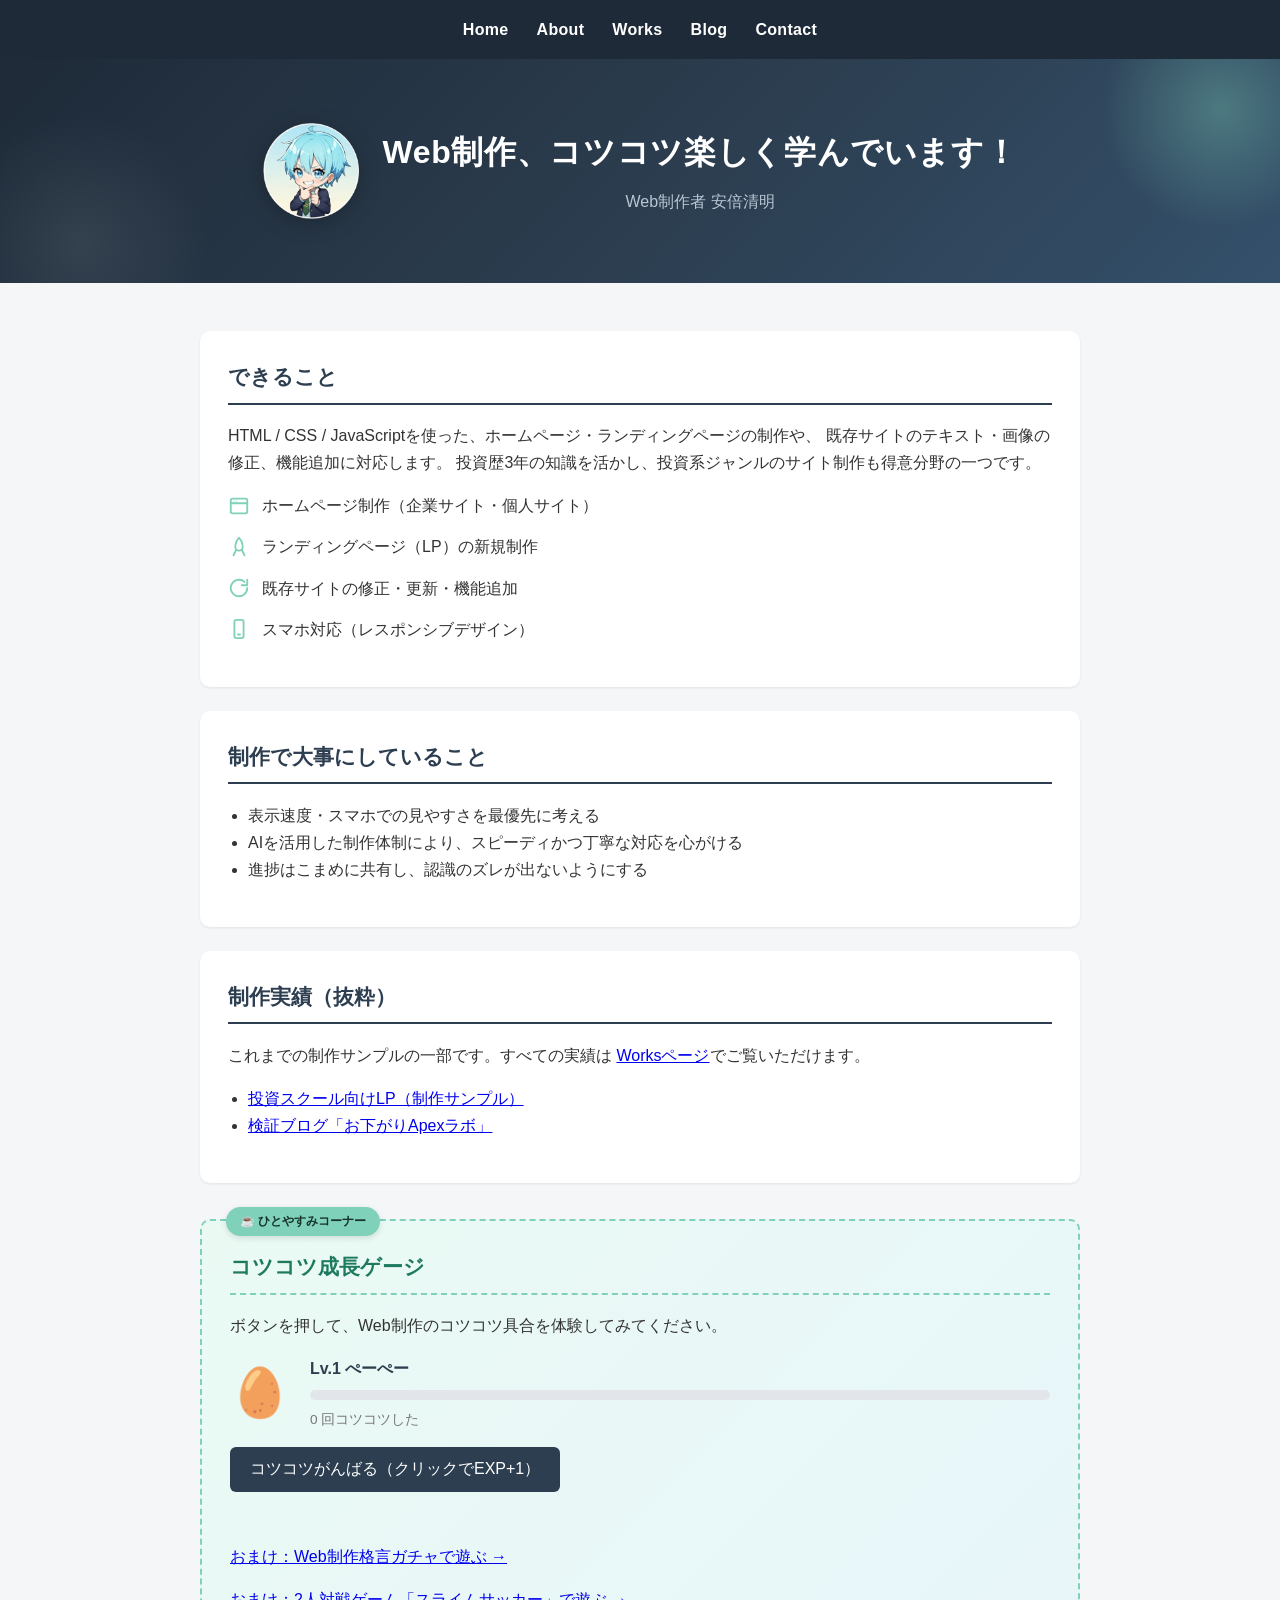
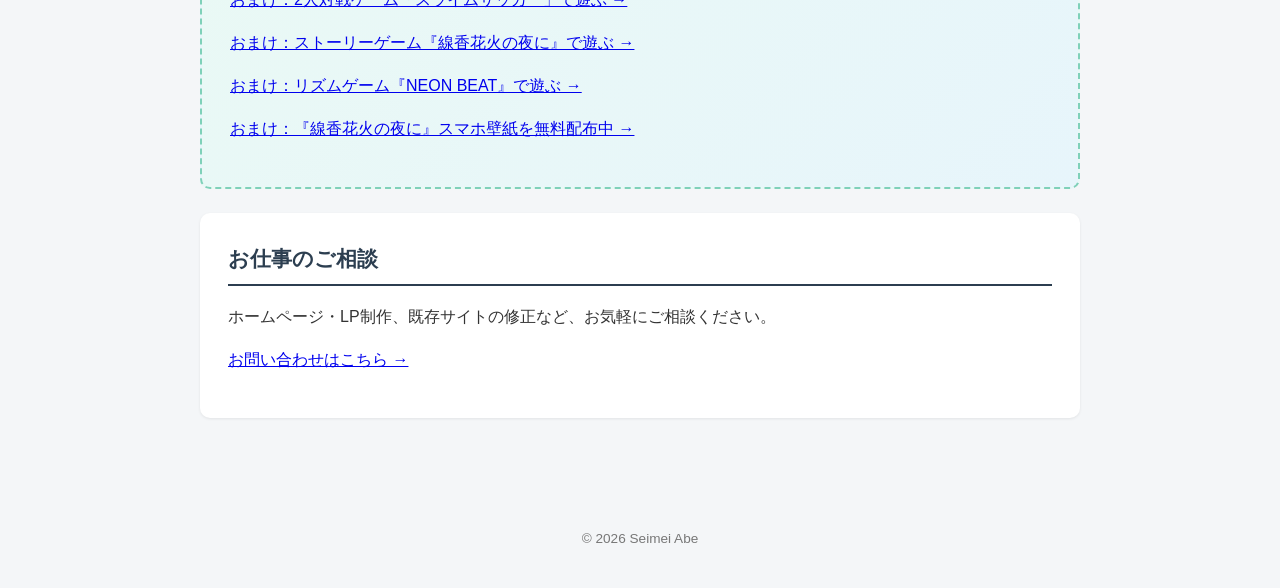
==== commit 606a81b5: "Add rhythm game NEON BEAT and feature it on Works Co-Authored-By: Claude Fable 5 <noreply@anthropic." ====
--- a/index.html
+++ b/index.html
@@ -1,6 +1,15 @@
 <!DOCTYPE html>
 <html lang="ja">
 <head>
+<!-- Google tag (gtag.js) -->
+<script async src="https://www.googletagmanager.com/gtag/js?id=G-EF643WNQHJ"></script>
+<script>
+  window.dataLayer = window.dataLayer || [];
+  function gtag(){dataLayer.push(arguments);}
+  gtag('js', new Date());
+
+  gtag('config', 'G-EF643WNQHJ');
+</script>
   <meta charset="UTF-8">
   <meta name="viewport" content="width=device-width, initial-scale=1.0">
   <title>Seimei Abe | Web制作</title>
@@ -112,6 +121,7 @@
       <p><a href="gacha.html">おまけ：Web制作格言ガチャで遊ぶ →</a></p>
       <p><a href="slime-soccer/index.html">おまけ：2人対戦ゲーム「スライムサッカー」で遊ぶ →</a></p>
       <p><a href="senko-hanabi/index.html">おまけ：ストーリーゲーム『線香花火の夜に』で遊ぶ →</a></p>
+      <p><a href="neon-beat/index.html">おまけ：リズムゲーム『NEON BEAT』で遊ぶ →</a></p>
       <p><a href="senko-hanabi/wallpapers.html">おまけ：『線香花火の夜に』スマホ壁紙を無料配布中 →</a></p>
     </section>
 
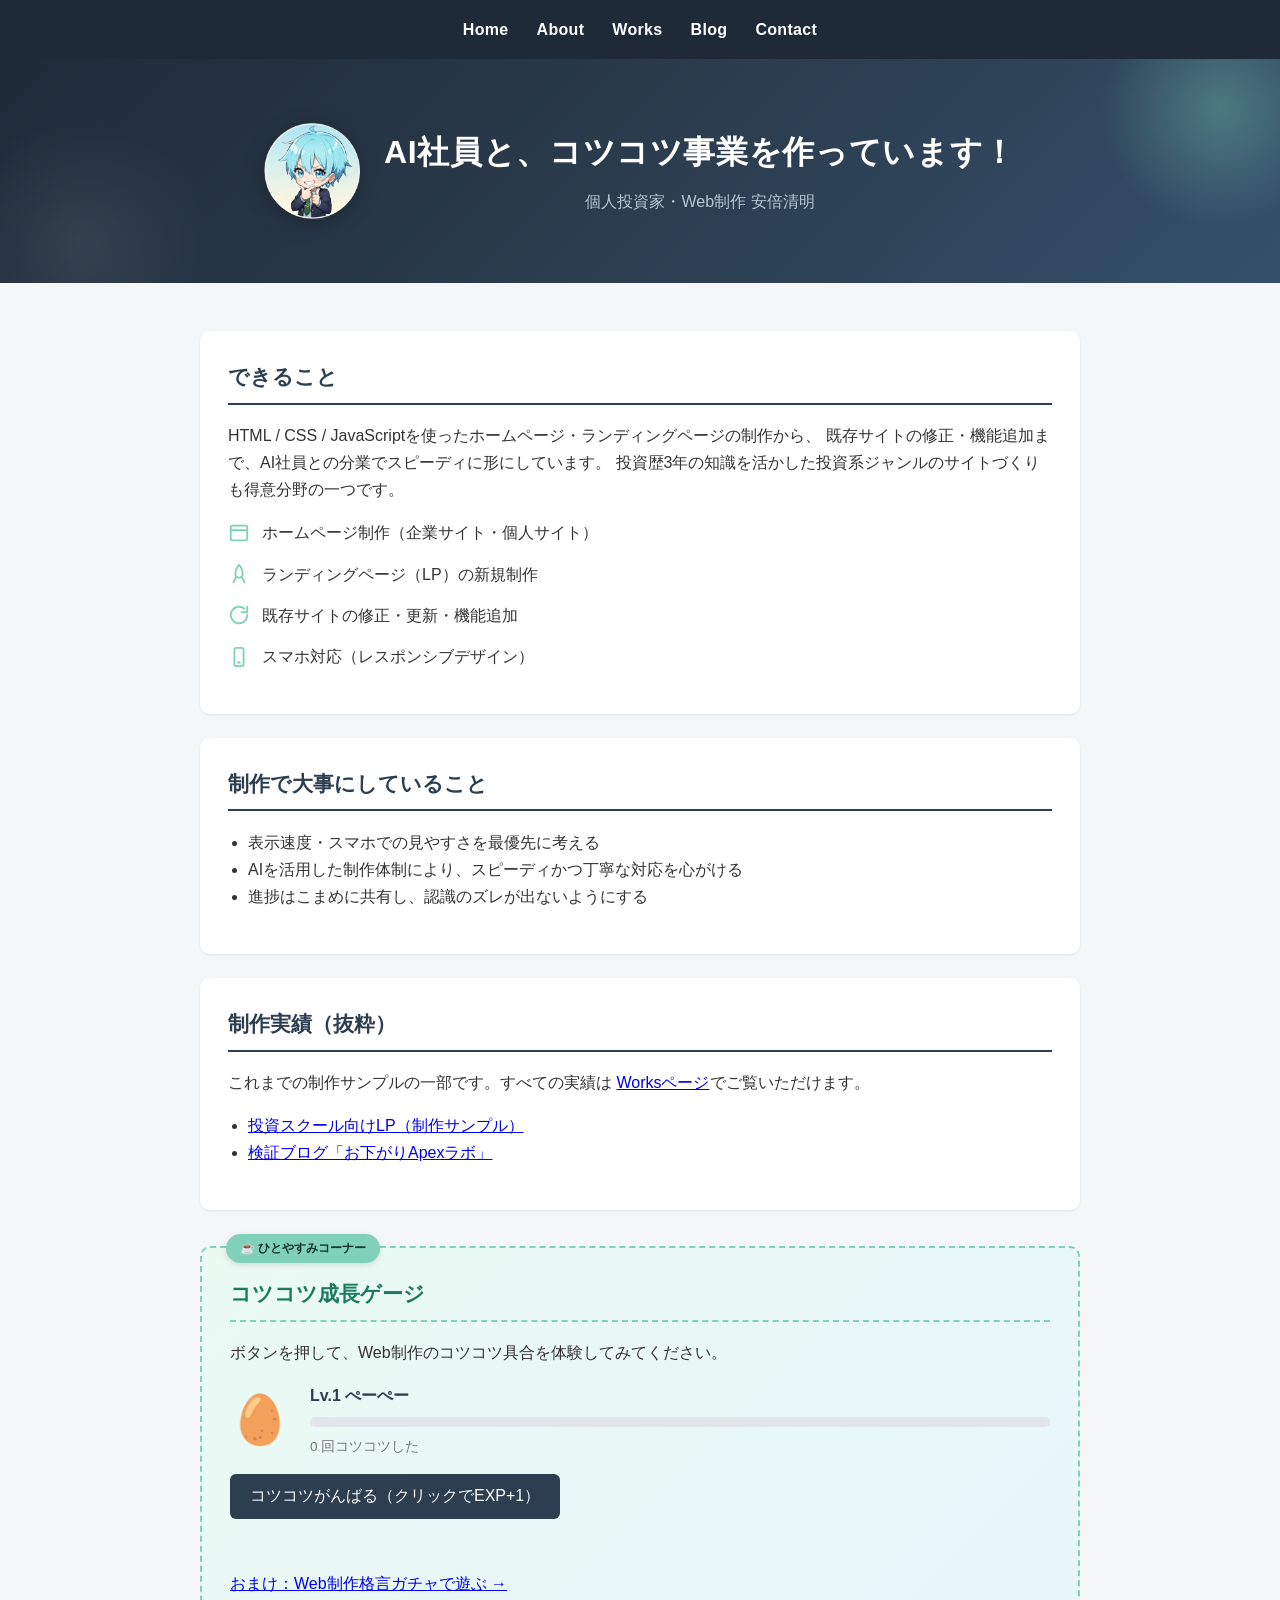
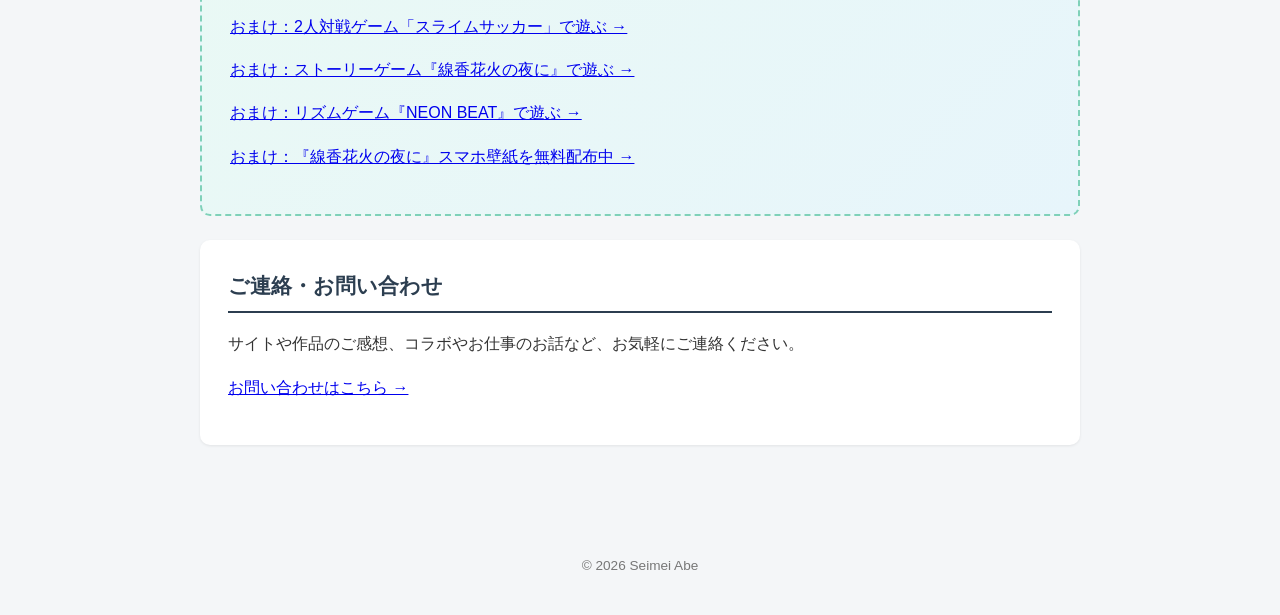
==== commit 51db317b: "Update site copy for business-hub positioning - About: rewrite bio to current reality (investor + AI" ====
--- a/index.html
+++ b/index.html
@@ -12,17 +12,17 @@
 </script>
   <meta charset="UTF-8">
   <meta name="viewport" content="width=device-width, initial-scale=1.0">
-  <title>Seimei Abe | Web制作</title>
-  <meta name="description" content="未経験からWeb制作を学び、日々コツコツ制作を続けているSeimei Abeのポートフォリオサイトです。ホームページ・LP制作、既存サイトの修正・更新に対応します。">
+  <title>Seimei Abe | AI社員と事業づくり</title>
+  <meta name="description" content="トレード歴3年の個人投資家・安倍清明のポートフォリオサイト。AI社員との分業で、投資メディア・比較サイト・ブラウザゲームなどをコツコツ制作・運営しています。">
   <link rel="icon" href="favicon.svg" type="image/svg+xml">
   <meta property="og:type" content="website">
-  <meta property="og:title" content="Seimei Abe | Web制作">
-  <meta property="og:description" content="未経験からWeb制作を学び、日々コツコツ制作を続けているSeimei Abeのポートフォリオサイトです。ホームページ・LP制作、既存サイトの修正・更新に対応します。">
+  <meta property="og:title" content="Seimei Abe | AI社員と事業づくり">
+  <meta property="og:description" content="トレード歴3年の個人投資家・安倍清明のポートフォリオサイト。AI社員との分業で、投資メディア・比較サイト・ブラウザゲームなどをコツコツ制作・運営しています。">
   <meta property="og:url" content="https://seimei-ai.github.io/portfolio-site/">
   <meta property="og:image" content="https://seimei-ai.github.io/portfolio-site/images/profile.png">
   <meta name="twitter:card" content="summary_large_image">
-  <meta name="twitter:title" content="Seimei Abe | Web制作">
-  <meta name="twitter:description" content="未経験からWeb制作を学び、日々コツコツ制作を続けているSeimei Abeのポートフォリオサイトです。ホームページ・LP制作、既存サイトの修正・更新に対応します。">
+  <meta name="twitter:title" content="Seimei Abe | AI社員と事業づくり">
+  <meta name="twitter:description" content="トレード歴3年の個人投資家・安倍清明のポートフォリオサイト。AI社員との分業で、投資メディア・比較サイト・ブラウザゲームなどをコツコツ制作・運営しています。">
   <meta name="twitter:image" content="https://seimei-ai.github.io/portfolio-site/images/profile.png">
   <link rel="stylesheet" href="style.css">
 </head>
@@ -40,8 +40,8 @@
     <div class="hero-inner">
       <img src="images/mascot-1.png" alt="サイトキャラクター" class="mascot">
       <div>
-        <h1>Web制作、コツコツ楽しく学んでいます！</h1>
-        <p>Web制作者 安倍清明</p>
+        <h1>AI社員と、コツコツ事業を作っています！</h1>
+        <p>個人投資家・Web制作 安倍清明</p>
       </div>
     </div>
   </header>
@@ -50,9 +50,9 @@
     <section>
       <h2>できること</h2>
       <p>
-        HTML / CSS / JavaScriptを使った、ホームページ・ランディングページの制作や、
-        既存サイトのテキスト・画像の修正、機能追加に対応します。
-        投資歴3年の知識を活かし、投資系ジャンルのサイト制作も得意分野の一つです。
+        HTML / CSS / JavaScriptを使ったホームページ・ランディングページの制作から、
+        既存サイトの修正・機能追加まで、AI社員との分業でスピーディに形にしています。
+        投資歴3年の知識を活かした投資系ジャンルのサイトづくりも得意分野の一つです。
       </p>
       <ul class="skill-list">
         <li>
@@ -126,8 +126,8 @@
     </section>
 
     <section>
-      <h2>お仕事のご相談</h2>
-      <p>ホームページ・LP制作、既存サイトの修正など、お気軽にご相談ください。</p>
+      <h2>ご連絡・お問い合わせ</h2>
+      <p>サイトや作品のご感想、コラボやお仕事のお話など、お気軽にご連絡ください。</p>
       <p><a href="contact.html">お問い合わせはこちら →</a></p>
     </section>
   </main>
